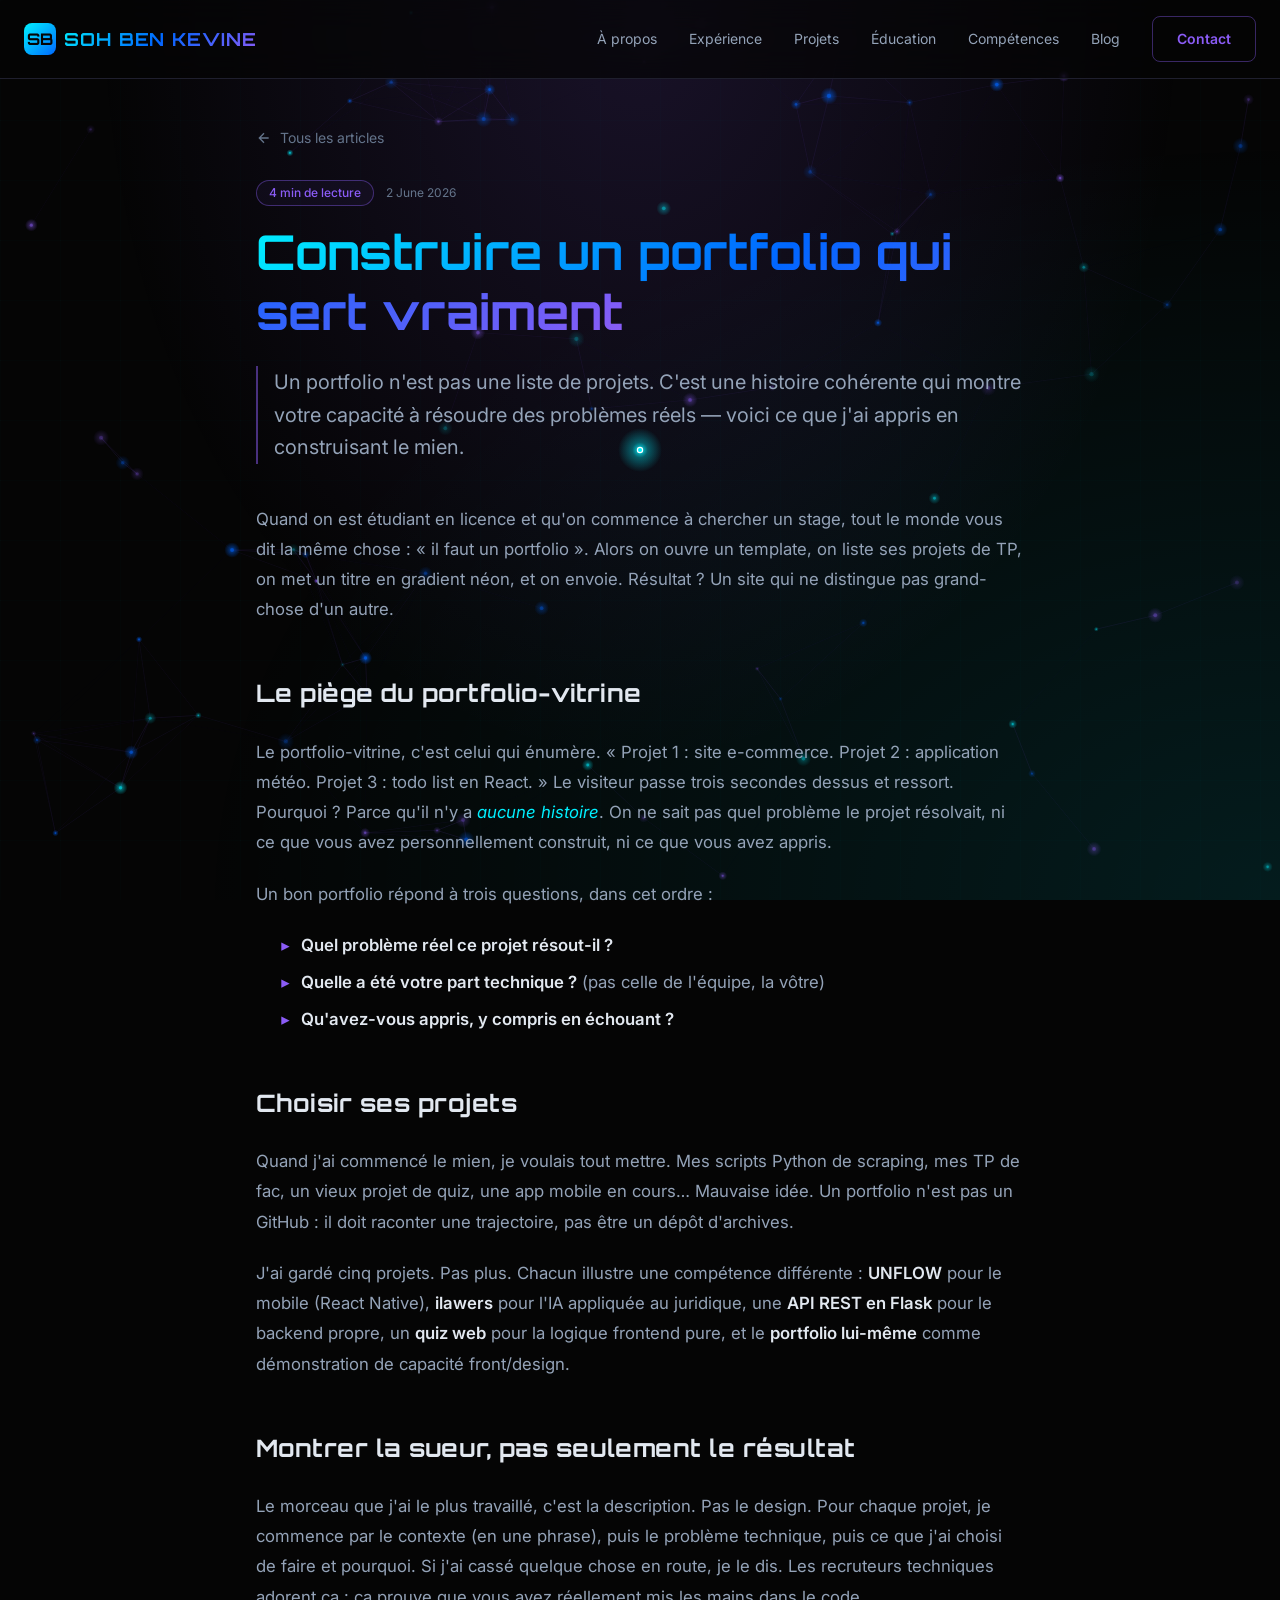
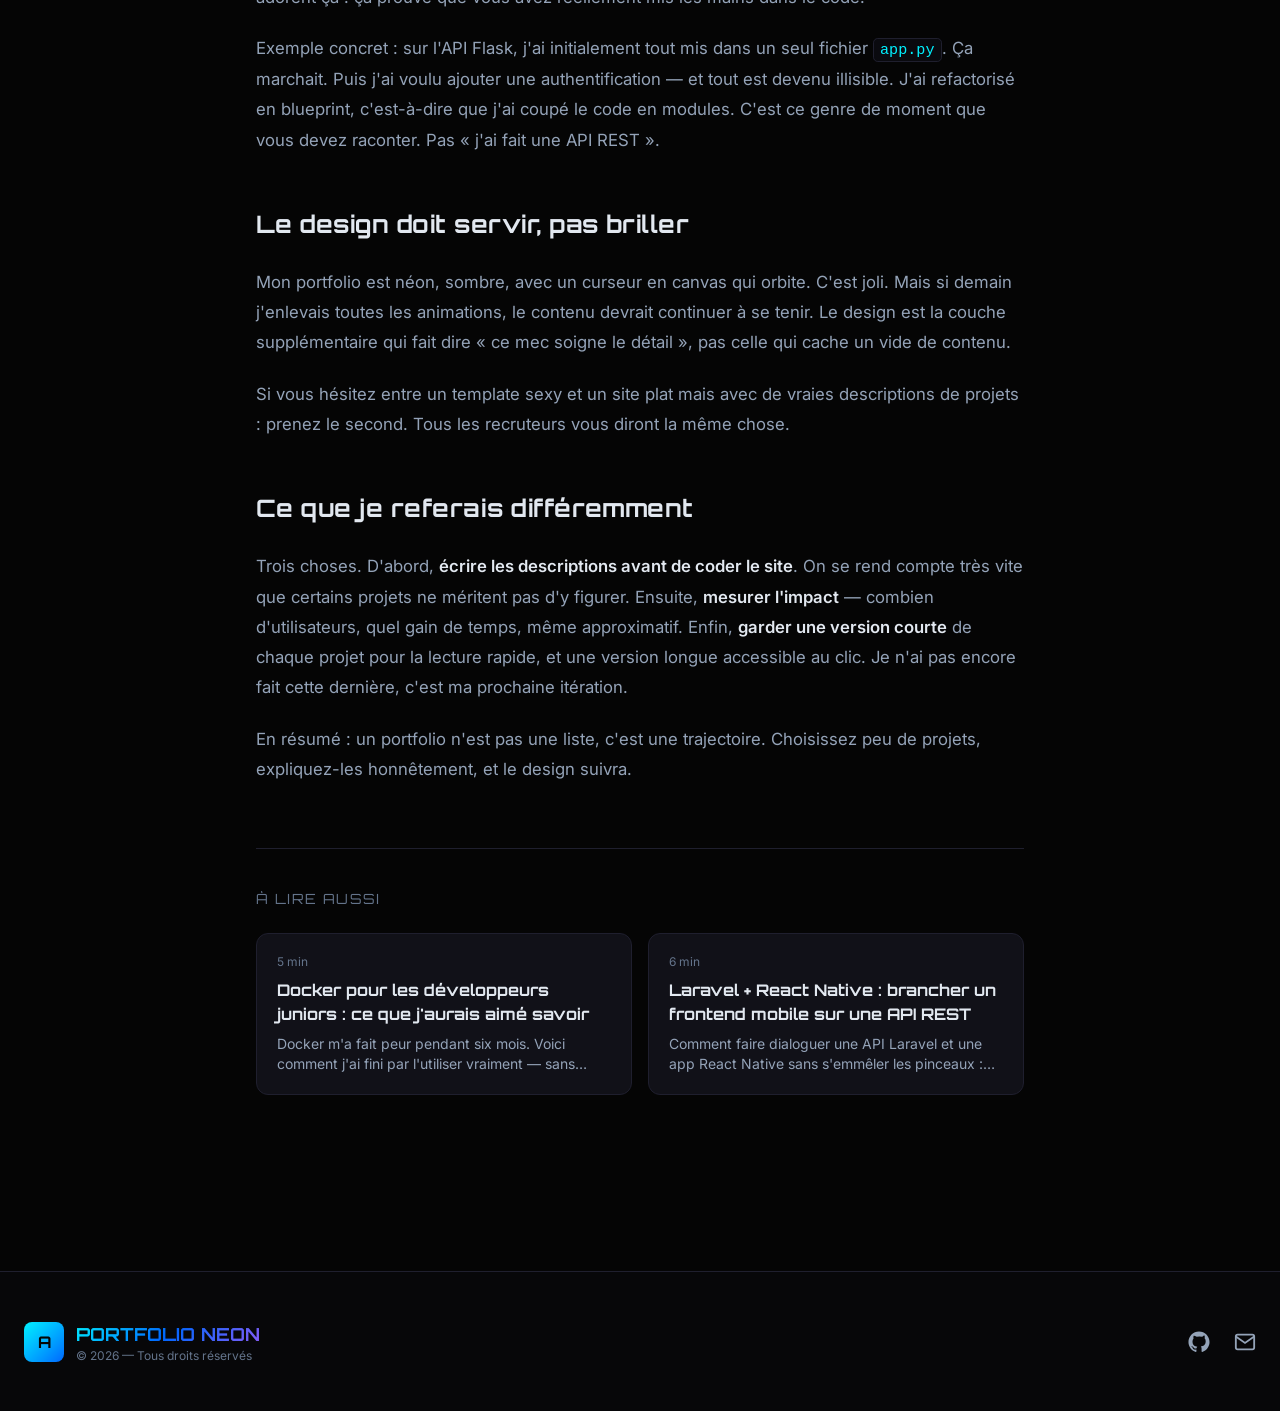
==== blog-construire-un-portfolio-qui-sert-vraiment.html @ d630a2e1 "Add files via upload" ====
<!DOCTYPE html>
<html lang="fr" class="scroll-smooth">
<head>
    <meta charset="utf-8">
    <meta name="viewport" content="width=device-width, initial-scale=1">
    <title>Soh Ben Kevine — Développeur Full Stack Junior</title>
    <meta name="description" content="Portfolio de Soh Ben Kevine, développeur full stack junior et étudiant en Licence 3 MIAGE à l'UFHB : projets, expérience, compétences et blog.">
    <meta property="og:title" content="Soh Ben Kevine — Développeur Full Stack Junior">
    <meta property="og:description" content="Projets, expérience et compétences de Soh Ben Kevine, développeur full stack junior.">
    <meta property="og:type" content="website">

    <link rel="preconnect" href="https://fonts.googleapis.com">
    <link href="https://fonts.googleapis.com/css2?family=Inter:wght@300;400;500;600;700;800&family=Orbitron:wght@400;500;600;700;800;900&display=swap" rel="stylesheet">
    <link rel="preload" as="style" href="app.css" /><link rel="modulepreload" as="script" href="app.js" /><link rel="stylesheet" href="app.css" /><script type="module" src="app.js"></script></head>
<body class="bg-dark-bg text-text-primary antialiased">
    <!-- Background effects -->
    <div class="fixed inset-0 -z-10 bg-grid opacity-30"></div>
    <div class="fixed inset-0 -z-10 bg-radial-neon"></div>

    <!-- Neon universe background network (canvas, behind content) -->
    <canvas id="neon-canvas" class="neon-universe-bg" aria-hidden="true"></canvas>

    <!-- Atomic / ionic custom cursor (canvas overlay, never blocks interaction) -->
    <canvas id="atomic-cursor" class="atomic-cursor" aria-hidden="true"></canvas>

    <!-- Navbar -->
    <nav class="fixed top-0 left-0 right-0 z-50 backdrop-blur-lg bg-dark-bg/70 border-b border-dark-border">
    <div class="max-w-7xl mx-auto px-6 py-4 flex items-center justify-between">
        <a href="index.html#hero" class="flex items-center gap-2 group">
            <div class="w-8 h-8 rounded-lg bg-gradient-to-br from-neon-cyan via-neon-blue to-neon-violet animate-gradient flex items-center justify-center font-display font-bold text-dark-bg">
                SB
            </div>
            <span class="font-display font-bold text-lg tracking-wider text-gradient">SOH BEN KEVINE</span>
        </a>

        <!-- Desktop nav -->
        <ul class="hidden md:flex items-center gap-8 text-sm">
            <li><a href="index.html#about" class="nav-link text-text-secondary hover:text-neon-cyan transition">À propos</a></li>
            <li><a href="index.html#experience" class="nav-link text-text-secondary hover:text-neon-cyan transition">Expérience</a></li>
            <li><a href="index.html#projects" class="nav-link text-text-secondary hover:text-neon-cyan transition">Projets</a></li>
            <li><a href="index.html#education" class="nav-link text-text-secondary hover:text-neon-cyan transition">Éducation</a></li>
            <li><a href="index.html#skills" class="nav-link text-text-secondary hover:text-neon-cyan transition">Compétences</a></li>
            <li><a href="index.html#blog" class="nav-link text-text-secondary hover:text-neon-cyan transition">Blog</a></li>
            <li><a href="index.html#contact" class="btn-outline text-sm">Contact</a></li>
        </ul>

        <!-- Mobile menu button -->
        <button x-data="{ open: false }" @click="open = !open" class="md:hidden text-neon-cyan p-2">
            <svg x-show="!open" xmlns="http://www.w3.org/2000/svg" width="24" height="24" fill="none" stroke="currentColor" stroke-width="2" viewBox="0 0 24 24"><path d="M4 6h16M4 12h16M4 18h16"/></svg>
            <svg x-show="open" xmlns="http://www.w3.org/2000/svg" width="24" height="24" fill="none" stroke="currentColor" stroke-width="2" viewBox="0 0 24 24"><path d="M6 6l12 12M6 18L18 6"/></svg>
        </button>
    </div>

    <!-- Mobile menu -->
    <div x-data="{ open: false }" x-show="open" class="md:hidden border-t border-dark-border bg-dark-surface/95 backdrop-blur">
        <ul class="flex flex-col gap-4 p-6">
            <li><a href="index.html#about" @click="open = false" class="block text-text-secondary hover:text-neon-cyan">À propos</a></li>
            <li><a href="index.html#experience" @click="open = false" class="block text-text-secondary hover:text-neon-cyan">Expérience</a></li>
            <li><a href="index.html#projects" @click="open = false" class="block text-text-secondary hover:text-neon-cyan">Projets</a></li>
            <li><a href="index.html#education" @click="open = false" class="block text-text-secondary hover:text-neon-cyan">Éducation</a></li>
            <li><a href="index.html#skills" @click="open = false" class="block text-text-secondary hover:text-neon-cyan">Compétences</a></li>
            <li><a href="index.html#blog" @click="open = false" class="block text-text-secondary hover:text-neon-cyan">Blog</a></li>
            <li><a href="index.html#contact" @click="open = false" class="btn-outline w-full justify-center">Contact</a></li>
        </ul>
    </div>
</nav>

    <!-- Main content -->
    <main>
        
    <article class="pt-32 pb-24 px-6">
        <div class="max-w-3xl mx-auto">
            <a href="blog.html" class="inline-flex items-center gap-2 text-text-muted hover:text-neon-cyan transition text-sm mb-8">
                <svg xmlns="http://www.w3.org/2000/svg" width="16" height="16" fill="none" stroke="currentColor" stroke-width="2" viewBox="0 0 24 24"><path d="M19 12H5M12 19l-7-7 7-7"/></svg>
                Tous les articles
            </a>

            <div class="flex items-center gap-3 text-xs text-text-muted mb-4">
                <span class="badge-violet">4 min de lecture</span>
                <span>2 June 2026</span>
            </div>

            <h1 class="font-display text-3xl md:text-5xl font-bold leading-tight mb-6">
                <span class="text-gradient">Construire un portfolio qui sert vraiment</span>
            </h1>

            <p class="text-xl text-text-secondary mb-10 leading-relaxed border-l-2 border-neon-violet/50 pl-4">
                Un portfolio n&#039;est pas une liste de projets. C&#039;est une histoire cohérente qui montre votre capacité à résoudre des problèmes réels — voici ce que j&#039;ai appris en construisant le mien.
            </p>

            <div class="prose-neon">
                <p>Quand on est étudiant en licence et qu'on commence à chercher un stage, tout le monde vous dit la même chose : « il faut un portfolio ». Alors on ouvre un template, on liste ses projets de TP, on met un titre en gradient néon, et on envoie. Résultat ? Un site qui ne distingue pas grand-chose d'un autre.</p>

<h2>Le piège du portfolio-vitrine</h2>
<p>Le portfolio-vitrine, c'est celui qui énumère. « Projet 1 : site e-commerce. Projet 2 : application météo. Projet 3 : todo list en React. » Le visiteur passe trois secondes dessus et ressort. Pourquoi ? Parce qu'il n'y a <em>aucune histoire</em>. On ne sait pas quel problème le projet résolvait, ni ce que vous avez personnellement construit, ni ce que vous avez appris.</p>
<p>Un bon portfolio répond à trois questions, dans cet ordre :</p>
<ul>
<li><strong>Quel problème réel ce projet résout-il ?</strong></li>
<li><strong>Quelle a été votre part technique ?</strong> (pas celle de l'équipe, la vôtre)</li>
<li><strong>Qu'avez-vous appris, y compris en échouant ?</strong></li>
</ul>

<h2>Choisir ses projets</h2>
<p>Quand j'ai commencé le mien, je voulais tout mettre. Mes scripts Python de scraping, mes TP de fac, un vieux projet de quiz, une app mobile en cours… Mauvaise idée. Un portfolio n'est pas un GitHub : il doit raconter une trajectoire, pas être un dépôt d'archives.</p>
<p>J'ai gardé cinq projets. Pas plus. Chacun illustre une compétence différente : <strong>UNFLOW</strong> pour le mobile (React Native), <strong>ilawers</strong> pour l'IA appliquée au juridique, une <strong>API REST en Flask</strong> pour le backend propre, un <strong>quiz web</strong> pour la logique frontend pure, et le <strong>portfolio lui-même</strong> comme démonstration de capacité front/design.</p>

<h2>Montrer la sueur, pas seulement le résultat</h2>
<p>Le morceau que j'ai le plus travaillé, c'est la description. Pas le design. Pour chaque projet, je commence par le contexte (en une phrase), puis le problème technique, puis ce que j'ai choisi de faire et pourquoi. Si j'ai cassé quelque chose en route, je le dis. Les recruteurs techniques adorent ça : ça prouve que vous avez réellement mis les mains dans le code.</p>
<p>Exemple concret : sur l'API Flask, j'ai initialement tout mis dans un seul fichier <code>app.py</code>. Ça marchait. Puis j'ai voulu ajouter une authentification — et tout est devenu illisible. J'ai refactorisé en blueprint, c'est-à-dire que j'ai coupé le code en modules. C'est ce genre de moment que vous devez raconter. Pas « j'ai fait une API REST ».</p>

<h2>Le design doit servir, pas briller</h2>
<p>Mon portfolio est néon, sombre, avec un curseur en canvas qui orbite. C'est joli. Mais si demain j'enlevais toutes les animations, le contenu devrait continuer à se tenir. Le design est la couche supplémentaire qui fait dire « ce mec soigne le détail », pas celle qui cache un vide de contenu.</p>
<p>Si vous hésitez entre un template sexy et un site plat mais avec de vraies descriptions de projets : prenez le second. Tous les recruteurs vous diront la même chose.</p>

<h2>Ce que je referais différemment</h2>
<p>Trois choses. D'abord, <strong>écrire les descriptions avant de coder le site</strong>. On se rend compte très vite que certains projets ne méritent pas d'y figurer. Ensuite, <strong>mesurer l'impact</strong> — combien d'utilisateurs, quel gain de temps, même approximatif. Enfin, <strong>garder une version courte</strong> de chaque projet pour la lecture rapide, et une version longue accessible au clic. Je n'ai pas encore fait cette dernière, c'est ma prochaine itération.</p>

<p>En résumé : un portfolio n'est pas une liste, c'est une trajectoire. Choisissez peu de projets, expliquez-les honnêtement, et le design suivra.</p>
            </div>

                            <div class="mt-16 pt-10 border-t border-dark-border">
                    <h2 class="font-display text-sm uppercase tracking-widest text-text-muted mb-6">À lire aussi</h2>
                    <div class="grid grid-cols-1 md:grid-cols-2 gap-4">
                                                    <a href="blog-docker-pour-les-developpeurs-juniors.html" class="card-neon p-5 group block">
                                <div class="text-xs text-text-muted mb-2">5 min</div>
                                <h3 class="font-display font-bold text-text-primary group-hover:text-neon-cyan transition">Docker pour les développeurs juniors : ce que j&#039;aurais aimé savoir</h3>
                                <p class="text-text-secondary text-sm mt-2 line-clamp-2">Docker m&#039;a fait peur pendant six mois. Voici comment j&#039;ai fini par l&#039;utiliser vraiment — sans devenir devops, juste pour arrêter de casser mon environnement.</p>
                            </a>
                                                    <a href="blog-laravel-react-native-api-rest.html" class="card-neon p-5 group block">
                                <div class="text-xs text-text-muted mb-2">6 min</div>
                                <h3 class="font-display font-bold text-text-primary group-hover:text-neon-cyan transition">Laravel + React Native : brancher un frontend mobile sur une API REST</h3>
                                <p class="text-text-secondary text-sm mt-2 line-clamp-2">Comment faire dialoguer une API Laravel et une app React Native sans s&#039;emmêler les pinceaux : CORS, tokens, gestion d&#039;erreur et pièges classiques.</p>
                            </a>
                                            </div>
                </div>
                    </div>
    </article>

    </main>

    <!-- Footer -->
    <footer class="border-t border-dark-border bg-dark-surface/50 mt-20">
    <div class="max-w-7xl mx-auto px-6 py-12">
        <div class="flex flex-col md:flex-row items-center justify-between gap-6">
            <div class="flex items-center gap-3">
                <div class="w-10 h-10 rounded-lg bg-gradient-to-br from-neon-cyan via-neon-blue to-neon-violet animate-gradient flex items-center justify-center font-display font-bold text-dark-bg">
                    A
                </div>
                <div>
                    <p class="font-display font-bold text-lg text-gradient">PORTFOLIO NEON</p>
                    <p class="text-xs text-text-muted">© 2026 — Tous droits réservés</p>
                </div>
            </div>

            <div class="flex items-center gap-6">
                <a href="https://github.com/ke2007-st" target="_blank" rel="noopener" class="text-text-secondary hover:text-neon-cyan transition" aria-label="GitHub">
                    <svg xmlns="http://www.w3.org/2000/svg" width="22" height="22" fill="currentColor" viewBox="0 0 24 24"><path d="M12 .5C5.7.5.5 5.7.5 12c0 5.1 3.3 9.4 7.9 10.9.6.1.8-.3.8-.6v-2c-3.2.7-3.9-1.4-3.9-1.4-.5-1.3-1.3-1.7-1.3-1.7-1.1-.7.1-.7.1-.7 1.2.1 1.8 1.2 1.8 1.2 1.1 1.8 2.8 1.3 3.5 1 .1-.8.4-1.3.8-1.6-2.6-.3-5.3-1.3-5.3-5.7 0-1.3.5-2.3 1.2-3.1-.1-.3-.5-1.5.1-3.1 0 0 1-.3 3.3 1.2a11.5 11.5 0 0 1 6 0C17 4.6 18 4.9 18 4.9c.6 1.6.2 2.8.1 3.1.8.8 1.2 1.8 1.2 3.1 0 4.4-2.7 5.4-5.3 5.7.4.4.8 1.1.8 2.2v3.3c0 .3.2.7.8.6 4.6-1.5 7.9-5.8 7.9-10.9C23.5 5.7 18.3.5 12 .5z"/></svg>
                </a>
                <a href="mailto:sohben342@gmail.com" class="text-text-secondary hover:text-neon-cyan transition" aria-label="Email">
                    <svg xmlns="http://www.w3.org/2000/svg" width="22" height="22" fill="none" stroke="currentColor" stroke-width="2" viewBox="0 0 24 24"><rect x="2" y="4" width="20" height="16" rx="2"/><path d="M2 6l10 7 10-7"/></svg>
                </a>
            </div>
        </div>
    </div>
</footer>
</body>
</html>
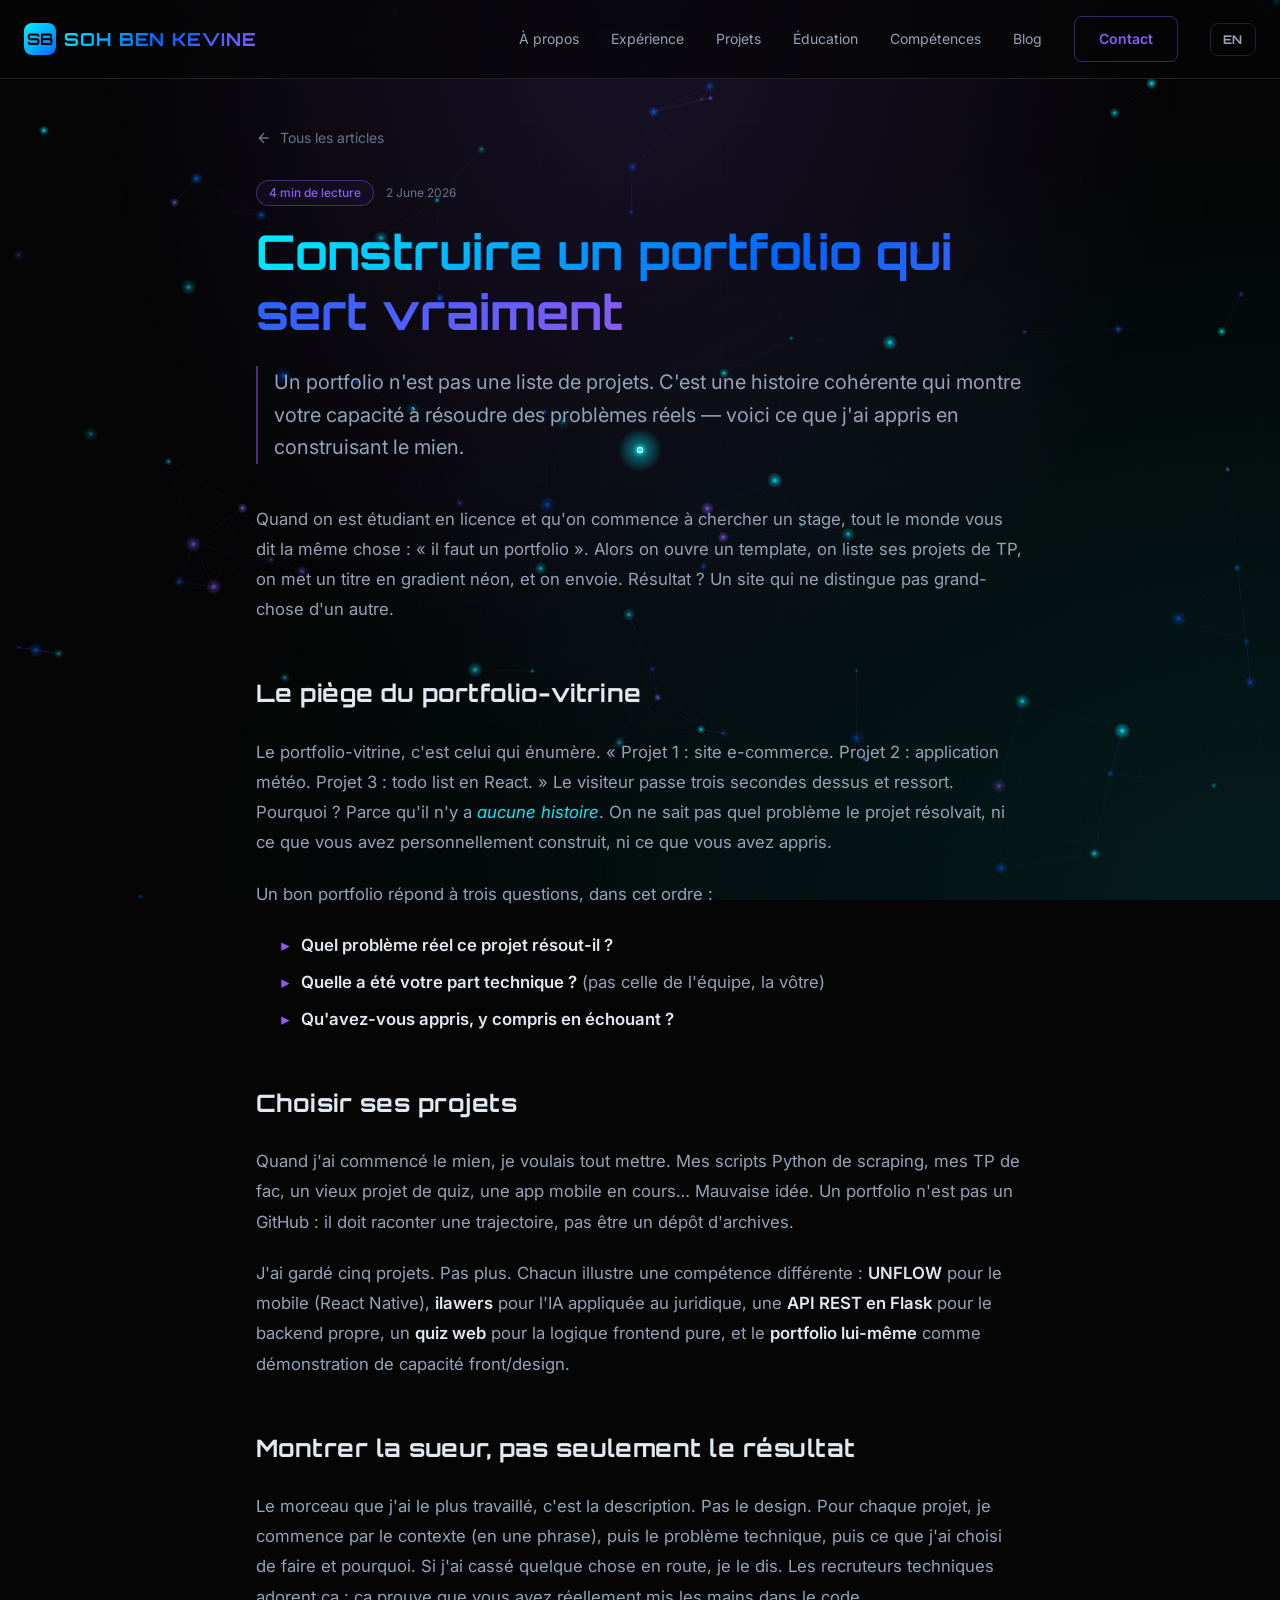
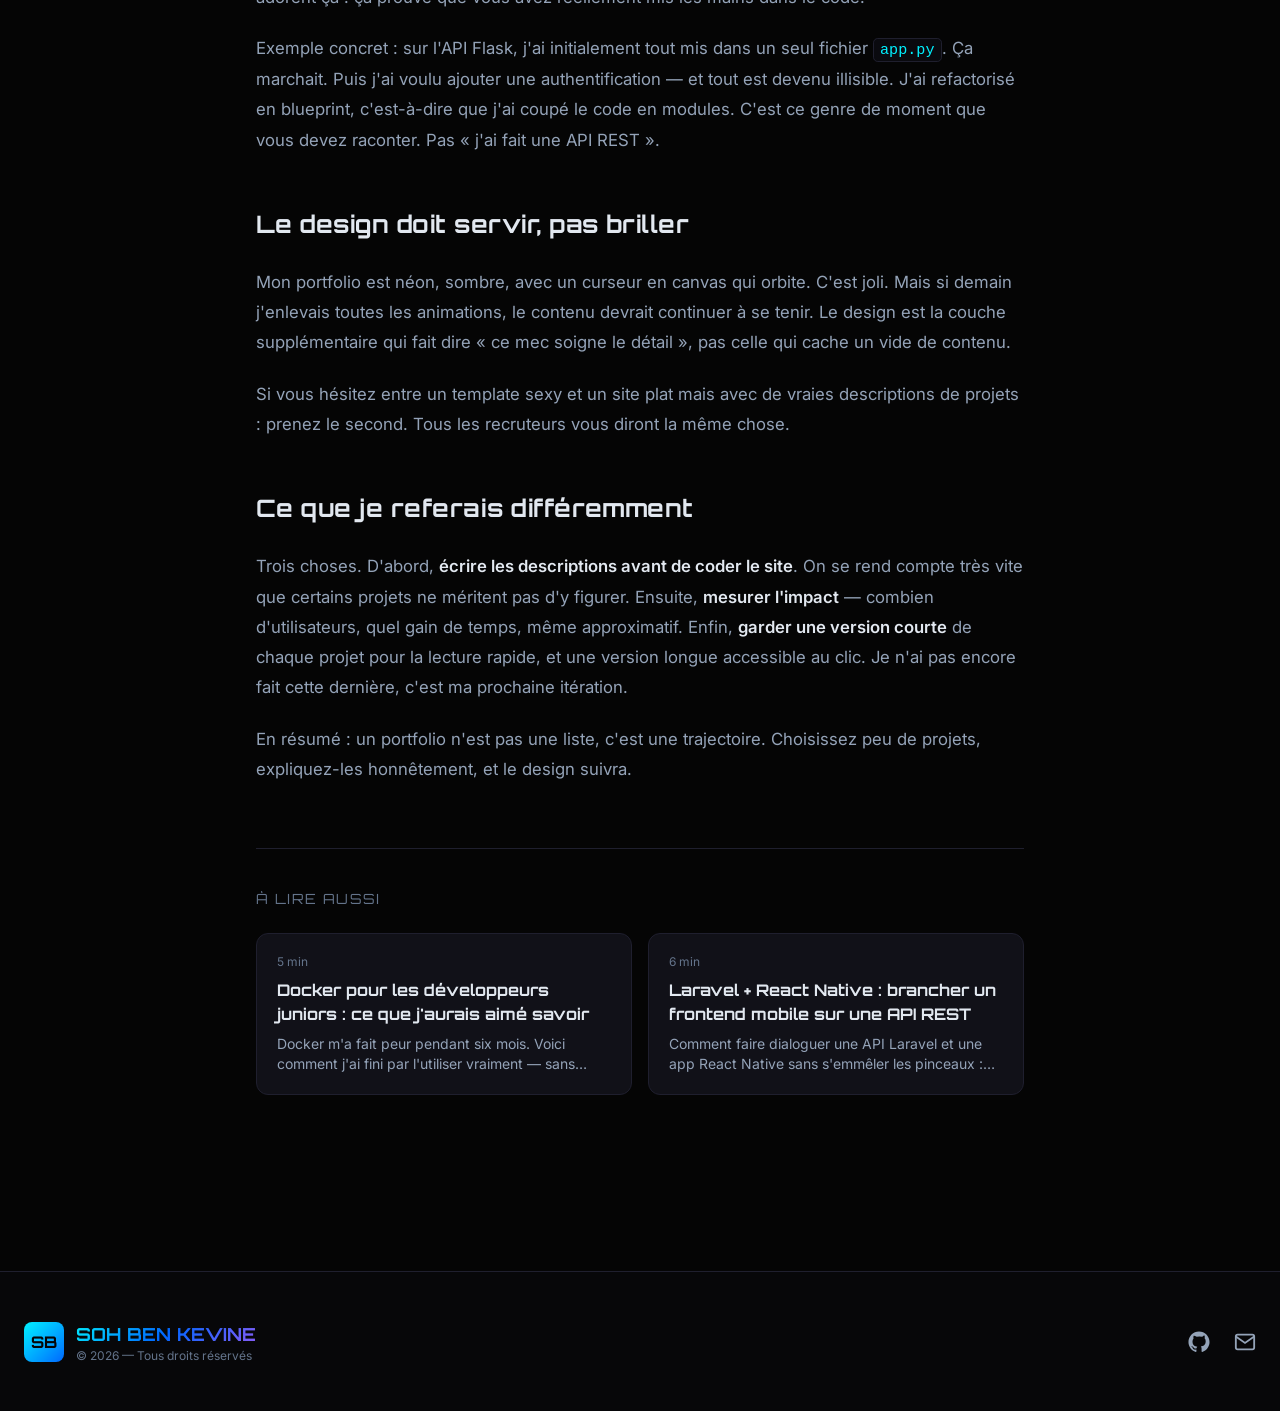
==== commit 8cb07659: "Add files via upload" ====
--- a/blog-construire-un-portfolio-qui-sert-vraiment.html
+++ b/blog-construire-un-portfolio-qui-sert-vraiment.html
@@ -42,6 +42,7 @@
             <li><a href="index.html#skills" class="nav-link text-text-secondary hover:text-neon-cyan transition">Compétences</a></li>
             <li><a href="index.html#blog" class="nav-link text-text-secondary hover:text-neon-cyan transition">Blog</a></li>
             <li><a href="index.html#contact" class="btn-outline text-sm">Contact</a></li>
+            <li><a href="blog-construire-un-portfolio-qui-sert-vraiment-en.html" title="English version" class="text-xs font-display font-bold tracking-wider px-3 py-2 rounded-lg border border-dark-border text-text-secondary hover:text-neon-cyan hover:border-neon-cyan transition">EN</a></li>
         </ul>
 
         <!-- Mobile menu button -->
@@ -61,6 +62,7 @@
             <li><a href="index.html#skills" @click="open = false" class="block text-text-secondary hover:text-neon-cyan">Compétences</a></li>
             <li><a href="index.html#blog" @click="open = false" class="block text-text-secondary hover:text-neon-cyan">Blog</a></li>
             <li><a href="index.html#contact" @click="open = false" class="btn-outline w-full justify-center">Contact</a></li>
+            <li class="pt-2"><a href="blog-construire-un-portfolio-qui-sert-vraiment-en.html" title="English version" class="text-xs font-display font-bold tracking-wider px-3 py-2 rounded-lg border border-dark-border text-text-secondary hover:text-neon-cyan hover:border-neon-cyan transition">EN</a></li>
         </ul>
     </div>
 </nav>
@@ -144,10 +146,10 @@
         <div class="flex flex-col md:flex-row items-center justify-between gap-6">
             <div class="flex items-center gap-3">
                 <div class="w-10 h-10 rounded-lg bg-gradient-to-br from-neon-cyan via-neon-blue to-neon-violet animate-gradient flex items-center justify-center font-display font-bold text-dark-bg">
-                    A
+                    SB
                 </div>
                 <div>
-                    <p class="font-display font-bold text-lg text-gradient">PORTFOLIO NEON</p>
+                    <p class="font-display font-bold text-lg text-gradient">SOH BEN KEVINE</p>
                     <p class="text-xs text-text-muted">© 2026 — Tous droits réservés</p>
                 </div>
             </div>
